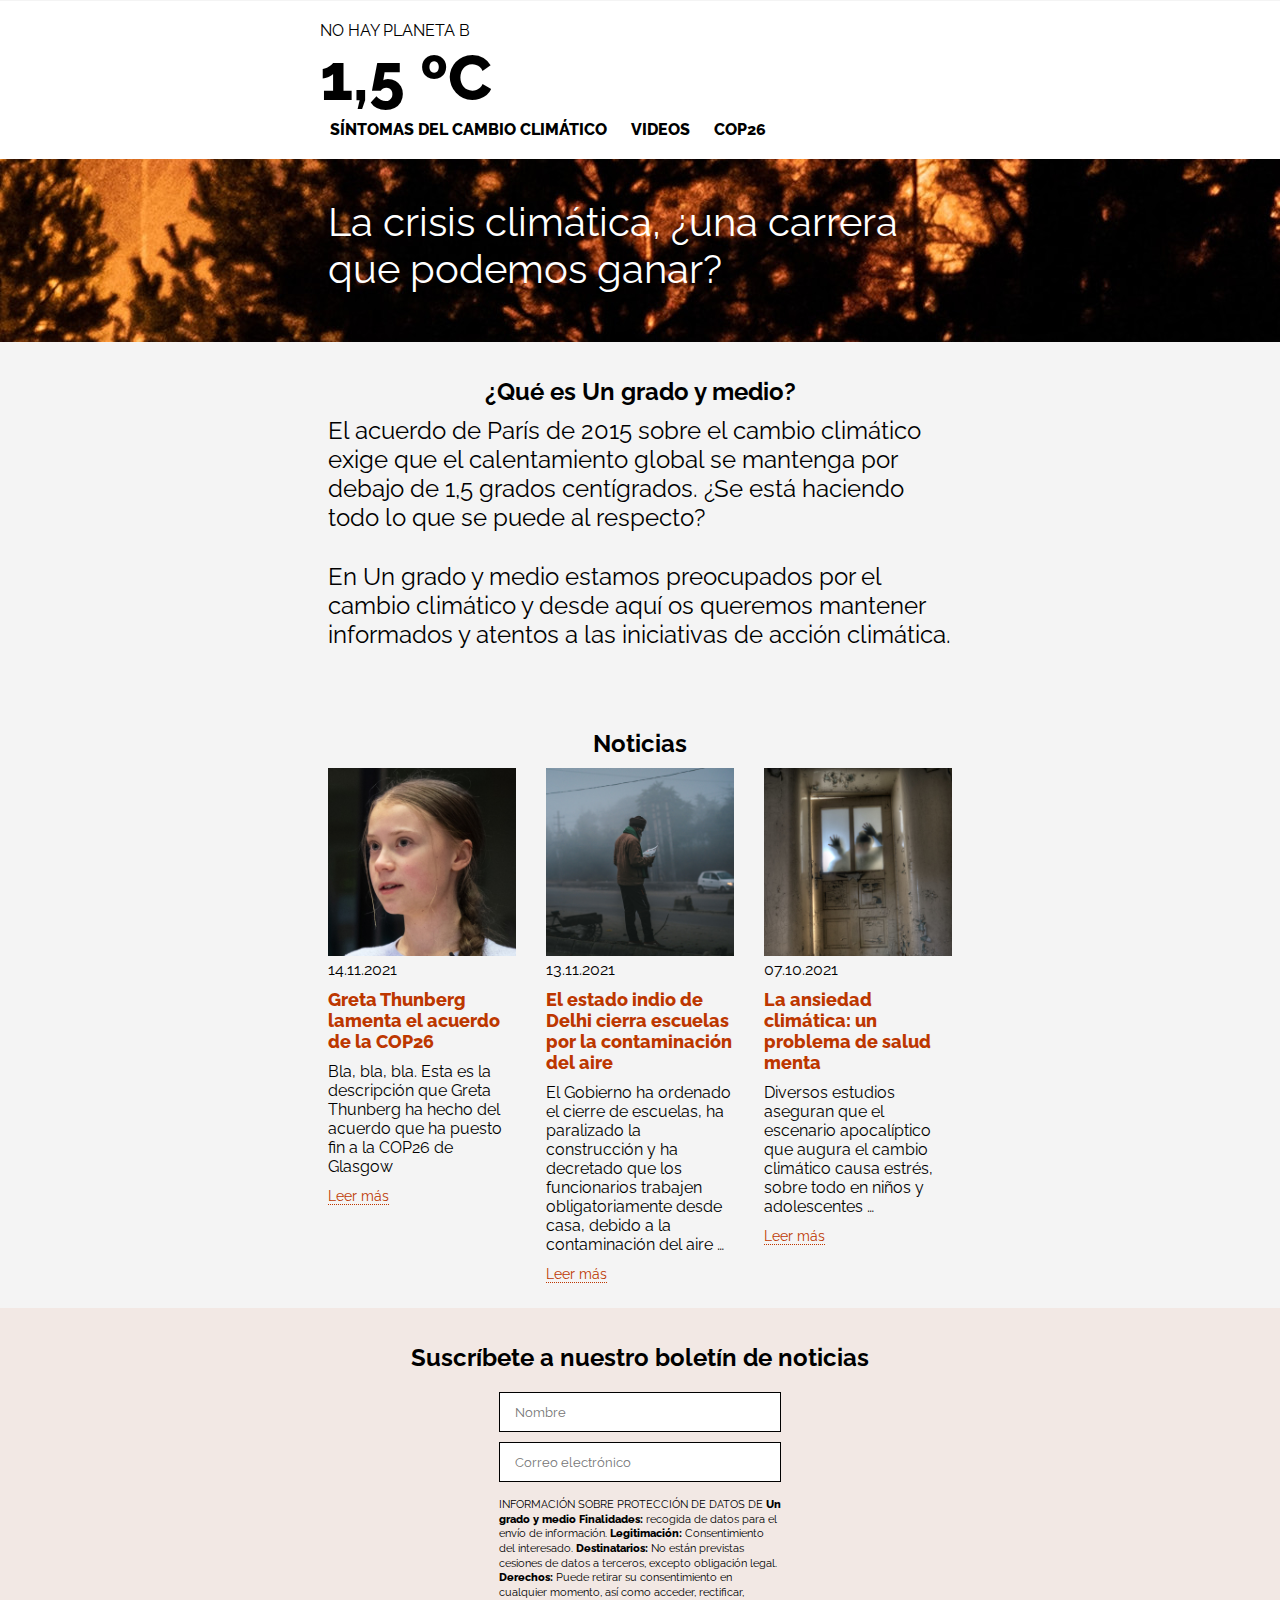
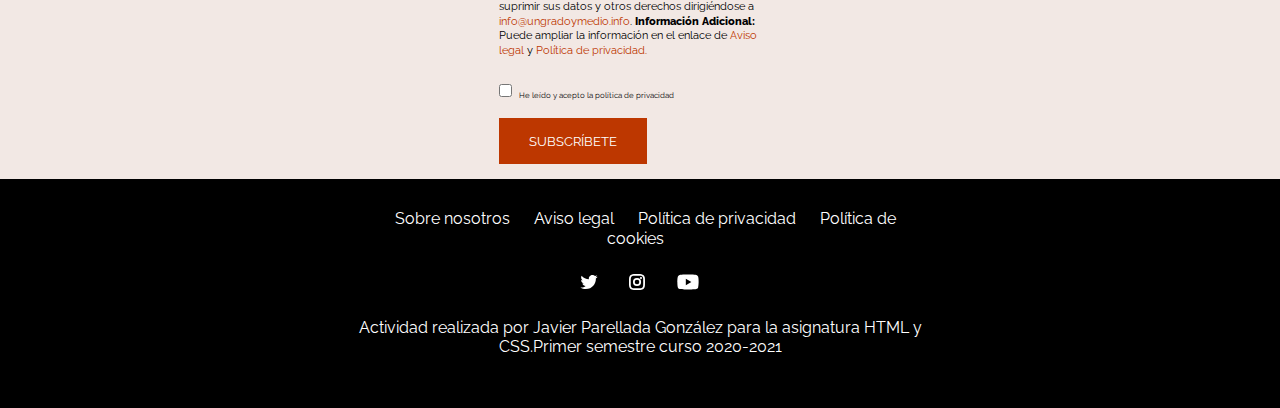
==== index.html @ c267acec "Add files via upload" ====
<!DOCTYPE html>
<html lang="es">

<head>
    <meta charset="utf-8">
    <title>El cambio climático</title>
    <meta name="description" content="Artículo sobre la conferencia del cambio climático">
    <meta name="viewport" content="width=device-width, initial-scale=1, maximum-scale=1" />
    <link rel="icon" href="img/COP26_Logo.png">
    <link rel="stylesheet" href="css/estilos.css">
</head>

<body>
    <header>
        <nav class="container">
            <P>No hay planeta B</P>
            <a class="irindex" href="index.html">
                <p>1,5 ºC</p>
            </a>
            <ul class="menu">
                <li><a href="./sintomas.html">Síntomas del cambio climático</a></li>
                <li><a href="./videos.html">Videos</a></li>
                <li><a href="./cop26.html">COP26</a></li>
            </ul>
        </nav>
    </header>
    <main>
        <section class="section1a">
            <div class="container">
                <p>La crisis climática, ¿una carrera que podemos ganar?</p>
            </div>
        </section>
        <section class="section2a">
            <div class="container ">
                <h2>¿Qué es Un grado y medio? </h2>
            </div>
            <div class="container">
                <P>El acuerdo de París de 2015 sobre el cambio climático exige que el calentamiento global se mantenga por debajo de 1,5 grados centígrados. ¿Se está haciendo todo lo que se puede al respecto?</P>
                <P>En Un grado y medio estamos preocupados por el cambio climático y desde aquí os queremos mantener informados y atentos a las iniciativas de acción climática.</P>
            </div>
        </section>

        <section class="section3a">
            <div class="container">
                <h2>Noticias</h2>
            </div>
            <div class="container2">
                <div class=divSec3>
                    <figure>
                        <img src="img/n-greta-thunberg.jpg" alt="Foto de Greta" class="img-index">
                        <figcaption>14.11.2021</figcaption>
                    </figure>
                    <a href="" class="noticiasRef">Greta Thunberg lamenta el acuerdo de la COP26</a>
                    <p>Bla, bla, bla. Esta es la descripción que Greta Thunberg ha hecho del acuerdo que ha puesto fin a la COP26 de Glasgow </p>
                    <a href="" class="leermas ">Leer más</a>
                </div>
                <div class=divSec3>
                    <figure>
                        <img src="img/n-delhi.jpg " alt="Foto de Nueva Dehli " class="img-index ">
                        <figcaption>13.11.2021</figcaption>
                    </figure>
                    <a href="" class="noticiasRef">El estado indio de Delhi cierra escuelas por la contaminación del aire</a>
                    <p>El Gobierno ha ordenado el cierre de escuelas, ha paralizado la construcción y ha decretado que los funcionarios trabajen obligatoriamente desde casa, debido a la contaminación del aire …</p>
                    <a href="" class="leermas ">Leer más</a>
                </div>
                <div class=divSec3>
                    <figure>
                        <img src="img/n-estres.jpg " alt="Foto de estress " class="img-index ">
                        <figcaption>07.10.2021</figcaption>
                    </figure>
                    <a href="" class="noticiasRef">La ansiedad climática: un problema de salud menta</a>
                    <p>Diversos estudios aseguran que el escenario apocalíptico que augura el cambio climático causa estrés, sobre todo en niños y adolescentes …</p>
                    <a href="" class="leermas ">Leer más</a>
                </div>
            </div>
        </section>
        <section class="section4a">
            <div class="container ">
                <h2>Suscríbete a nuestro boletín de noticias</h2>
            </div>
            <div class="container">
                <form action="#" method="post">
                    <div class="formulario">
                        <input type="text" class="form-control" name="nombre" id="nombre" placeholder="Nombre" pattern="[a-zA-ZàáâäãåąčćęèéêëėįìíîïłńòóôöõøùúûüųūÿýżźñçčšžÀÁÂÄÃÅĄĆČĖĘÈÉÊËÌÍÎÏĮŁŃÒÓÔÖÕØÙÚÛÜŲŪŸÝŻŹÑßÇŒÆČŠŽ∂ð ,.'-]{2,64}" title="Solo caracteres alfabéticos. Un mínimo de 2 y un máximo de 64 caracteres"
                            required>
                    </div>
                    <div class="formulario">
                        <input type="email" class="form-control" name="email" id="email" placeholder="Correo electrónico" required>
                    </div>
                    <div class="informacion">
                        <p>INFORMACIÓN SOBRE PROTECCIÓN DE DATOS DE <span class="negrita">Un grado y medio Finalidades:</span> recogida de datos para el envío de información. <span class="negrita">Legitimación:</span> Consentimiento del interesado.
                            <span class="negrita">Destinatarios:</span> No están previstas cesiones de datos a terceros, excepto obligación legal. <span class="negrita">Derechos:</span> Puede retirar su consentimiento en cualquier momento, así como acceder,
                            rectificar, suprimir sus datos y otros derechos dirigiéndose a <a href=" ">info@ungradoymedio.info</a>. <span class="negrita">Información
                        Adicional:</span> Puede ampliar la información en el enlace de <a href=" ">Aviso legal</a> y <a href=" ">Política de privacidad.</a></p>
                        <div class="conditions"><input type="checkbox" required id="acepto" value="Acepto"> <label for="acepto">He leído y acepto la política de privacidad</label></div>
                        <button type="submit" class="boton">Subscríbete</button>
                    </div>
                </form>
            </div>
        </section>
    </main>
    <footer>
        <div class="container ">
            <ul class="menufooter">
                <li><a href=" ">Sobre nosotros</a></li>
                <li><a href=" ">Aviso legal</a></li>
                <li><a href=" ">Política de privacidad</a></li>
                <li><a href=" ">Política de cookies</a></li>
            </ul>
        </div>
        <div class="container">
            <ul class="rrss">
                <li>
                    <a href=" "><img src="img/twitter.svg" alt="Enlace a la cuenta de twiter"></a>
                </li>
                <li>
                    <a href=" "><img src="img/instagram.svg" alt="Enlace a la cuenta de instagram"></a>
                </li>
                <li>
                    <a href=" "><img src="img/youtube.svg" alt="Enlace a la cuenta de youtube"></a>
                </li>
            </ul>
        </div>
        <div class="container ">
            <p>Actividad realizada por Javier Parellada González para la asignatura HTML y CSS.Primer semestre curso 2020-2021</p>
        </div>
    </footer>
</body>

</html>
---- css/estilos.css ----
@import url('https://fonts.googleapis.com/css2?family=Raleway:ital,wght@0,400;0,600;0,800;1,400&display=swap');
                                             :root {
                                                --textoFondoOscuro-color: rgb(0, 0, 0);
                                                --textos-color: rgb(255, 255, 255);
                                                --cotraste-color: rgb(189, 55, 0);
                                                --fondoprincipal-color: rgb(244, 244, 244);
                                                --boletin-color: rgb(242, 232, 228);
                                            }
                                            
                                            html {
                                                font-family: 'Raleway', sans-serif;
                                                background-color: var(--fondoprincipal-color);
                                            }
                                            
                                            * {
                                                margin: 0;
                                                padding: 0;
                                                box-sizing: border-box;
                                                font-family: 'Raleway', sans-serif;
                                                ;
                                            }
                                            
                                            header {
                                                position: sticky;
                                                top: 1px;
                                                text-transform: uppercase;
                                                text-align: center;
                                                background-color: white;
                                                padding-top: 20px;
                                                padding-bottom: 20px;
                                            }
                                            
                                            body {
                                                margin: 0;
                                                font-family: 'Raleway', sans-serif;
                                                color: var(--textoFondoOscuro-color);
                                            }
                                            
                                            footer {
                                                padding-top: 20px;
                                                padding-bottom: 32px;
                                                background-color: black;
                                                text-align: center;
                                                bottom: 0;
                                                color: white
                                            }
                                            
                                            footer>.container {
                                                padding: 10px
                                            }
                                            
                                            .container,
                                            .container2 {
                                                margin-left: auto;
                                                margin-right: auto;
                                            }
                                            
                                            section {
                                                padding: 15px;
                                            }
                                            
                                            .img-index {
                                                width: 100%;
                                                height: auto;
                                            }
                                            
                                            figure,
                                            p,
                                            .divSec3 {
                                                padding-bottom: 10px;
                                            }
                                            
                                            a {
                                                text-decoration: none;
                                                color: var(--cotraste-color);
                                            }
                                            
                                            h1,
                                            h2 {
                                                text-align: center;
                                                padding-bottom: 20px;
                                                padding-top: 20px;
                                            }
                                            
                                            h3 {
                                                padding-top: 10px;
                                                padding-bottom: 10px;
                                            }
                                            /* MENÚ DE NAVEGACION Y MENU FOOTER */
                                            
                                            nav>a {
                                                color: rgb(0, 0, 0);
                                                font-size: 4rem;
                                                font-weight: 800;
                                                padding-bottom: 5px;
                                                display: block;
                                            }
                                            
                                            nav p {
                                                padding-bottom: 0px;
                                            }
                                            
                                            ul {
                                                list-style: none
                                            }
                                            
                                            .menu li,
                                            .menufooter li {
                                                padding-bottom: 3px;
                                            }
                                            
                                            .menu a {
                                                color: rgb(0, 0, 0);
                                                font-weight: 800;
                                            }
                                            
                                            .active>a {
                                                color: rgb(189, 55, 0);
                                            }
                                            
                                            a:hover {
                                                color: rgba(0, 0, 0, 0.5)
                                            }
                                            
                                            .rrss li {
                                                display: inline-block;
                                                padding-left: 10px;
                                                padding-right: 10px;
                                            }
                                            
                                            .menufooter>li>a {
                                                color: white;
                                                text-align: center;
                                                line-height: 1.3;
                                            }
                                            
                                            .menufooter li a:hover {
                                                color: red;
                                            }
                                            
                                            .rrss li img:hover {
                                                transform: scale(2);
                                            }
                                            
                                            footer>.container {
                                                padding-left: 30px;
                                                padding-right: 30px;
                                            }
                                            /* INDEX */
                                            
                                            .section1a {
                                                background: url(../img/bg-hero-home.jpg) 100% 100% no-repeat;
                                                color: var(--textos-color);
                                                padding-top: 40px;
                                                padding-bottom: 40px;
                                                font-size: 2.5rem;
                                            }
                                            
                                            .section4a {
                                                background-color: var(--boletin-color);
                                            }
                                            
                                            .section4a>.container {
                                                padding-left: 30px;
                                                padding-right: 30px;
                                            }
                                            
                                            .section2a .container>h2,
                                            .section3a .container>h2,
                                            .section4a .container>h2 {
                                                text-align: center;
                                                padding-top: 20px;
                                                padding-bottom: 10px;
                                                font-size: 1.5rem;
                                            }
                                            
                                            .leermas {
                                                font-size: .9rem;
                                                border-bottom: 1px dotted;
                                                margin-bottom: 10px;
                                            }
                                            
                                            .noticiasRef {
                                                display: block;
                                                font-size: 1.1rem;
                                                font-weight: 800;
                                                margin-bottom: 10px;
                                            }
                                            
                                            input {
                                                padding-left: 15px;
                                                border: 1px solid var(--textoFondoOscuro-color);
                                                height: 40px;
                                                width: 100%;
                                            }
                                            
                                            .formulario {
                                                padding-top: 10px;
                                                margin: auto
                                            }
                                            
                                            .informacion {
                                                padding-top: 15px;
                                                text-align: left;
                                                font-size: 0.7em;
                                                line-height: 1.3;
                                                margin: auto
                                            }
                                            
                                            .conditions {
                                                padding-top: 15px;
                                                font-size: 0.7em;
                                            }
                                            
                                            .conditions input {
                                                height: 15px;
                                                width: auto;
                                                margin-right: 5px;
                                                margin-bottom: 20px;
                                            }
                                            
                                            button {
                                                text-align: center;
                                                padding: 15px 30px 15px 30px;
                                                border: none;
                                                background-color: var(--cotraste-color);
                                                color: var( --textos-color);
                                                text-transform: uppercase;
                                            }
                                            
                                            .negrita {
                                                font-weight: 800;
                                            }
                                            /* FIN INDEX */
                                            /* INICIO VIDEOS */
                                            
                                            .listavideos .container {
                                                padding-bottom: 20px;
                                            }
                                            
                                            .listavideos .container h2 {
                                                padding-top: 10px;
                                                padding-bottom: 10px;
                                            }
                                            
                                            .listavideos .container figure figcaption {
                                                background-color: white;
                                                text-align: center;
                                                padding: 15px;
                                                font-size: 1.2rem
                                            }
                                            
                                            .video {
                                                padding-bottom: 56.25%;
                                                height: 0;
                                                overflow: hidden;
                                                position: relative;
                                            }
                                            
                                            iframe {
                                                position: absolute;
                                                height: 100%;
                                                width: 100%;
                                                top: 0;
                                                left: 0;
                                            }
                                            /* FIN VIDEOS */
                                            /* INICIO SINTOMAS */
                                            
                                            .sintomas .container {
                                                padding: 20px;
                                                margin-bottom: 20px;
                                                background-color: white;
                                            }
                                            /* FIN SINTOMAS */
                                            /* INICIO COP26 */
                                            
                                            .pmayucula {
                                                text-transform: uppercase;
                                                font-weight: 600;
                                                padding-top: 15px;
                                                font-size: .9em
                                            }
                                            
                                            .cop26 {
                                                padding-left: 30px;
                                                padding-right: 30px;
                                            }
                                            
                                            .cop26>.container {
                                                padding-bottom: 30px
                                            }
                                            
                                            .lista-pactos {
                                                padding-bottom: 20px;
                                                padding-top: 20px
                                            }
                                            
                                            .lista-pactos li,
                                            .pacuerdo {
                                                padding-bottom: 20px
                                            }
                                            
                                            blockquote {
                                                max-width: 570px;
                                                margin-left: auto;
                                                margin-right: auto;
                                                margin-top: 15px;
                                                margin-bottom: 30px;
                                                padding: 10px 6px;
                                                background-color: white;
                                                border-left: 4px solid #ff1616;
                                            }
                                            
                                            blockquote p {
                                                margin-bottom: 25px;
                                            }
                                            
                                            blockquote cite {
                                                margin-bottom: 25px;
                                                font-weight: 600
                                            }
                                            /* FIN COP26 */
                                            
                                            @media(orientation: landscape) {
                                                header {
                                                    position: relative
                                                }
                                            }
                                            
                                            @media (min-width: 992px) {
                                                header {
                                                    text-align: left;
                                                }
                                                /* INDEX */
                                                .container2 {
                                                    display: grid;
                                                    grid-template-columns: 1fr 1fr 1fr;
                                                    grid-column-gap: 30px;
                                                }
                                                .container2,
                                                .container {
                                                    width: 50%;
                                                }
                                                .menu li,
                                                .menufooter li {
                                                    display: inline;
                                                    padding-left: 10px;
                                                    padding-right: 10px;
                                                }
                                                .section2a>.container>p {
                                                    font-size: 1.5rem;
                                                    padding-bottom: 30px;
                                                }
                                                .formulario,
                                                .informacion {
                                                    width: 50%;
                                                    margin-right: auto;
                                                }
                                                .section4a {
                                                    margin: auto
                                                }
                                                /* VIDEOS */
                                                .listavideos {
                                                    display: grid;
                                                    grid-template-columns: 1fr 1fr;
                                                    grid-template-rows: 1fr 1fr;
                                                    gap: 20px 20px;
                                                    width: 60%;
                                                    margin: auto
                                                }
                                                .listavideos .container {
                                                    height: auto;
                                                    width: 100%;
                                                }
                                                .listavideos .container figure figcaption {
                                                    font-size: 1rem
                                                }
                                                /* INICIO SINTOMAS */
                                                .sintoma {
                                                    width: 100%;
                                                    height: auto;
                                                    padding: 10px;
                                                }
                                                .sintomas .container {
                                                    height: auto;
                                                    width: 100%;
                                                    display: flex;
                                                }
                                                .sintomas {
                                                    height: auto;
                                                    width: 100%;
                                                    display: grid;
                                                    grid-template-columns: 1fr 1fr 1fr 1fr 1fr;
                                                    grid-template-rows: 1fr 1fr 1fr 1fr 1fr;
                                                    padding-bottom: 30px;
                                                }
                                                .sintomas .container:nth-child(1) {
                                                    grid-column-start: 2;
                                                    grid-column-end: 4;
                                                    grid-row: 1;
                                                }
                                                .sintomas .container:nth-child(2) {
                                                    grid-column-start: 3;
                                                    grid-column-end: 5;
                                                    grid-row: 2;
                                                }
                                                .sintomas .container:nth-child(3) {
                                                    grid-column-start: 2;
                                                    grid-column-end: 4;
                                                    grid-row: 3;
                                                }
                                                .sintomas .container:nth-child(4) {
                                                    grid-column-start: 3;
                                                    grid-column-end: 5;
                                                    grid-row: 4;
                                                }
                                                .sintomas .container:nth-child(5) {
                                                    grid-column-start: 2;
                                                    grid-column-end: 4;
                                                    grid-row: 5;
                                                }
                                                /* FIN SINTOMAS */
                                                /* INICIO COP26 */
                                                .cop26 {
                                                    width: 80%;
                                                    display: grid;
                                                    grid-template-columns: 1fr 1fr;
                                                    column-gap: 10px;
                                                    margin: auto;
                                                }
                                                .cop26 .container:nth-child(1) {
                                                    grid-column: 1;
                                                    width: 80%;
                                                }
                                                .cop26 .container:nth-child(2) {
                                                    grid-column: 2;
                                                    width: 80%;
                                                }
                                                /* FIN COP26 */
                                            }
                                            /* INICIO AJUSTE CONTENEDORES  */
                                            
                                            @media (min-width: 992px) {
                                                .container,
                                                .container2 {
                                                    max-width: 960px;
                                                }
                                            }
                                            
                                            @media (min-width: 1200px) {
                                                .container,
                                                .container2 {
                                                    max-width: 1140px;
                                                }
                                            }
                                            
                                            @media (min-width: 1400px) {
                                                .container,
                                                .container2 {
                                                    max-width: 1300px;
                                                }
                                            }
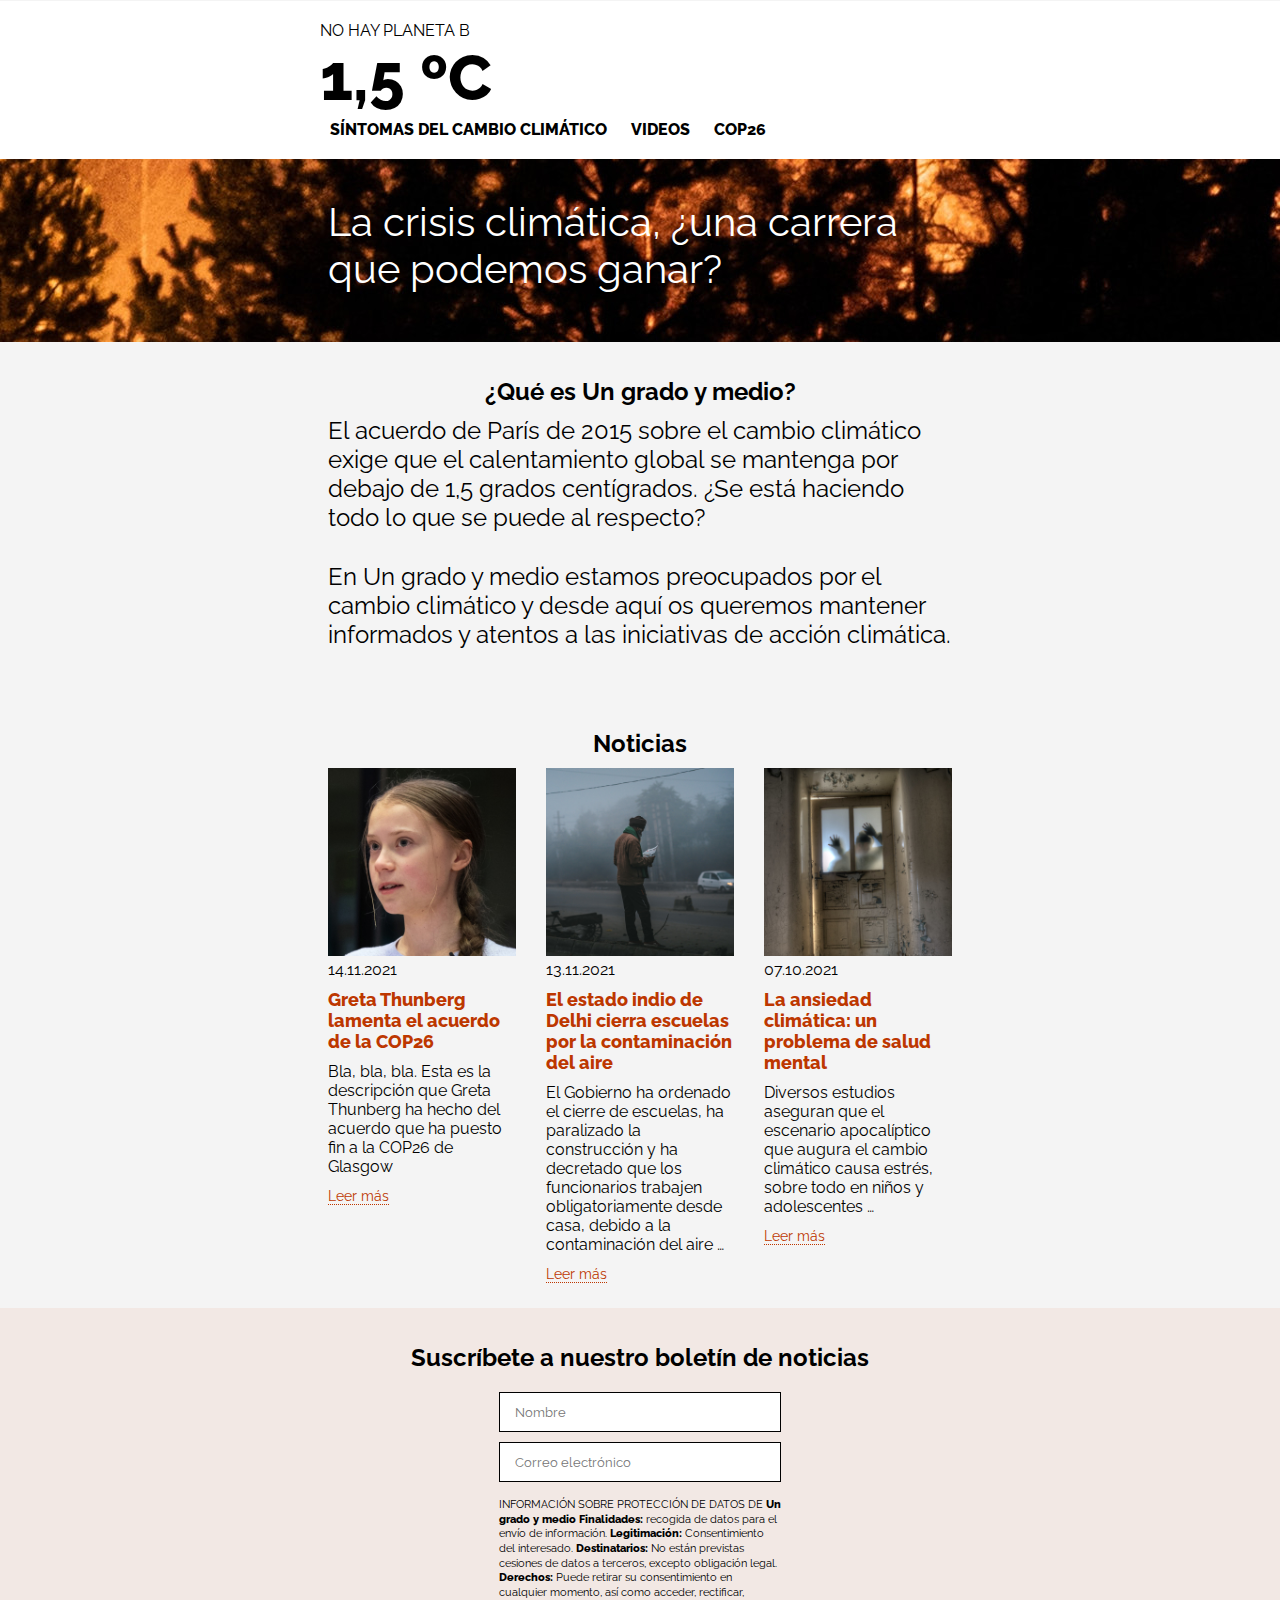
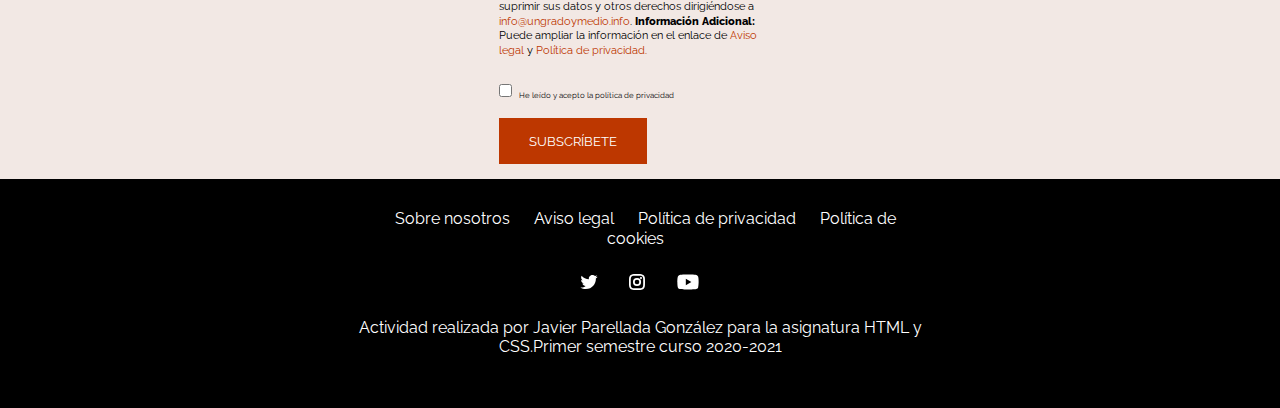
==== commit 9ec66a86: "Add files via upload" ====
--- a/index.html
+++ b/index.html
@@ -68,7 +68,7 @@
                         <img src="img/n-estres.jpg " alt="Foto de estress " class="img-index ">
                         <figcaption>07.10.2021</figcaption>
                     </figure>
-                    <a href="" class="noticiasRef">La ansiedad climática: un problema de salud menta</a>
+                    <a href="" class="noticiasRef">La ansiedad climática: un problema de salud mental</a>
                     <p>Diversos estudios aseguran que el escenario apocalíptico que augura el cambio climático causa estrés, sobre todo en niños y adolescentes …</p>
                     <a href="" class="leermas ">Leer más</a>
                 </div>
@@ -93,7 +93,7 @@
                             rectificar, suprimir sus datos y otros derechos dirigiéndose a <a href=" ">info@ungradoymedio.info</a>. <span class="negrita">Información
                         Adicional:</span> Puede ampliar la información en el enlace de <a href=" ">Aviso legal</a> y <a href=" ">Política de privacidad.</a></p>
                         <div class="conditions"><input type="checkbox" required id="acepto" value="Acepto"> <label for="acepto">He leído y acepto la política de privacidad</label></div>
-                        <button type="submit" class="boton">Subscríbete</button>
+                        <button type="submit">Subscríbete</button>
                     </div>
                 </form>
             </div>
